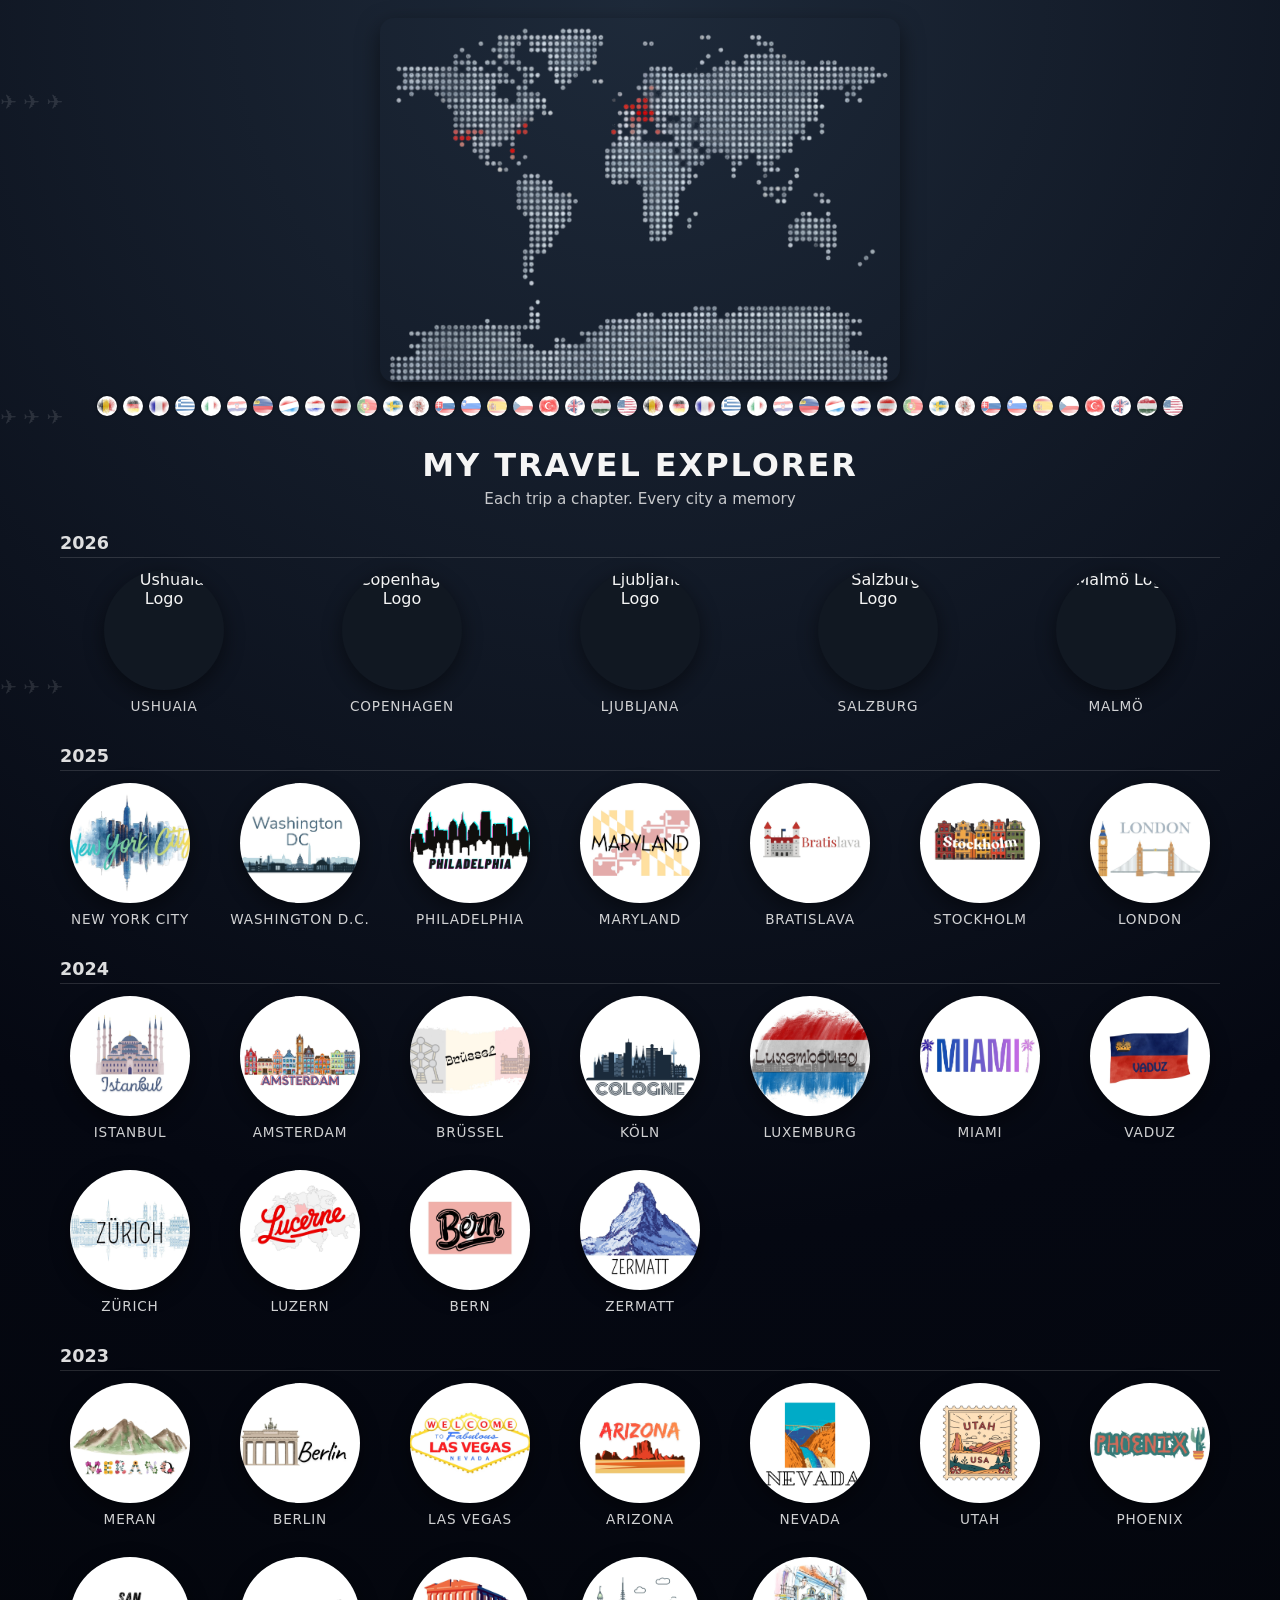
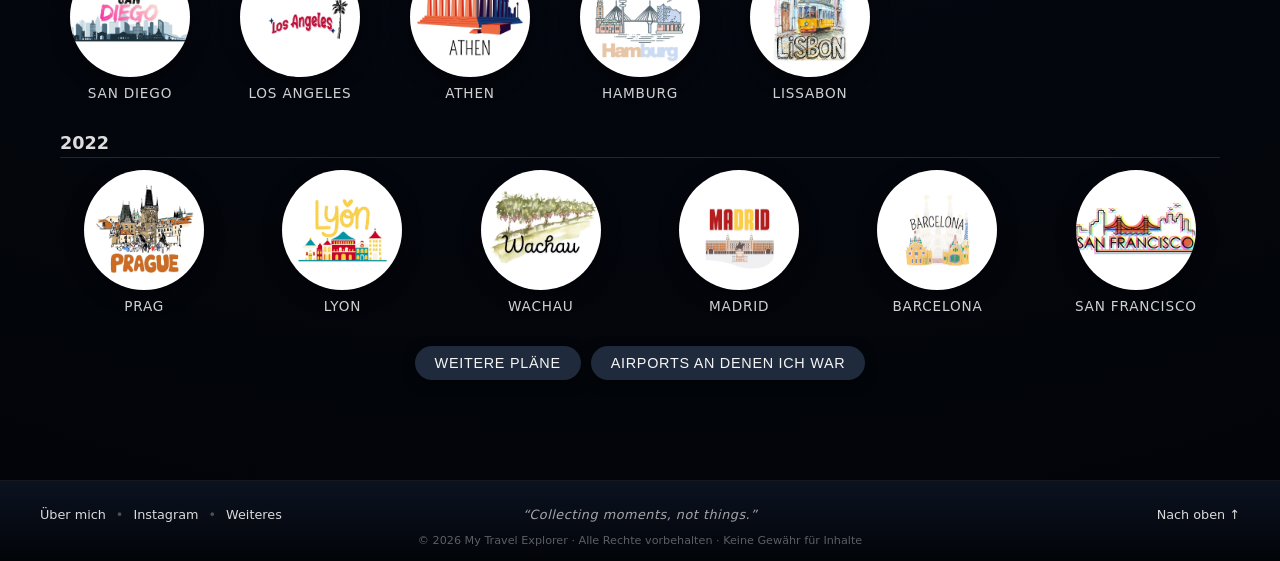
==== index.html @ 7b203fb8 "Update index.html" ====
<!DOCTYPE html>
<html lang="de">
<head>
  <meta charset="UTF-8" />
  <title>Städte & Reiseempfehlungen</title>
  <meta name="viewport" content="width=device-width, initial-scale=1.0" />

  <style>
    * {
      box-sizing: border-box;
      margin: 0;
      padding: 0;
    }

    body {
      font-family: system-ui, -apple-system, BlinkMacSystemFont, "Segoe UI", sans-serif;
      background: radial-gradient(circle at top, #1e2a3a 0, #050812 55%, #020408 100%);
      color: #f5f5f5;
      min-height: 100vh;
      overflow-x: hidden;
    }

    /* Hintergrund-Flieger */
    .skyplanes {
      pointer-events: none;
      position: fixed;
      inset: 0;
      overflow: hidden;
      z-index: 0;
    }

    .plane {
      position: absolute;
      font-size: 20px;
      opacity: 0.12;
      animation: plane-fly 16s linear infinite; /* schnell */
      white-space: nowrap;
    }

    .plane:nth-child(1) {
      top: 10%;
    }
    .plane:nth-child(2) {
      top: 45%;
      animation-delay: -1s;
    }
    .plane:nth-child(3) {
      top: 75%;
      animation-delay: -2s;
    }

    @keyframes plane-fly {
      0% {
        transform: translateX(-150vw);
      }
      100% {
        transform: translateX(150vw);
      }
    }

    /* Hauptinhalt */
    .page-wrapper {
      position: relative;
      z-index: 1;
      padding: 0 20px 40px;
      max-width: 1200px;
      margin: 0 auto;
    }

    /* --- Weltkarte + Flaggenband --- */

    .world-section {
      margin-top: 18px;
      margin-bottom: 10px;
      text-align: center;
    }

    .world-label {
      font-size: 0.8rem;
      opacity: 0.75;
      letter-spacing: 0.08em;
      text-transform: uppercase;
      margin-bottom: 4px;
    }

    .world-map-img {
      width: 100%;
      max-width: 520px;
      height: auto;
      display: block;
      margin: 6px auto 10px;
      border-radius: 14px;
      box-shadow: 0 8px 22px rgba(0, 0, 0, 0.5);
      object-fit: contain;
    }

    /* Flaggen-Marquee */
    .flag-marquee {
      position: relative;
      overflow: hidden;
      padding: 4px 0;
      margin-bottom: 10px;
    }

    .flag-track {
      display: inline-flex;
      gap: 6px;
      animation: flag-scroll 35s linear infinite;
      will-change: transform;
    }

    .flag-icon {
      width: 20px;
      height: 20px;
      border-radius: 50%;
      object-fit: cover;
      flex: 0 0 auto;
      box-shadow: 0 0 3px rgba(0, 0, 0, 0.6);
    }

    @keyframes flag-scroll {
      0% {
        transform: translateX(0);
      }
      100% {
        transform: translateX(-50%);
      }
    }

    h1 {
      text-align: center;
      padding: 12px 10px 6px;
      font-weight: 600;
      letter-spacing: 0.06em;
      text-transform: uppercase;
    }

    .subheading {
      text-align: center;
      margin-bottom: 10px;
      opacity: 0.8;
      font-size: 0.95rem;
    }

    /* Container für alle Jahres-Sektionen */
    #octoContainer {
      margin-top: 25px;
    }

    .year-section {
      margin-bottom: 32px;
    }

    .year-heading {
      font-size: 1.1rem;
      font-weight: 600;
      margin: 8px 0 10px;
      opacity: 0.9;
      border-bottom: 1px solid rgba(255, 255, 255, 0.15);
      padding-bottom: 4px;
    }

    .octo-grid {
      margin-top: 12px;
      display: grid;
      grid-template-columns: repeat(auto-fit, minmax(120px, 1fr));
      gap: 30px;
      justify-items: center;
    }

    .destination {
      cursor: pointer;
      text-align: center;
      transition: transform 0.25s ease, filter 0.25s ease;
    }

    .destination:hover {
      transform: scale(1.08);
      filter: grayscale(100%);
    }

    .destination-name {
      margin-top: 8px;
      font-size: 0.85rem;
      text-transform: uppercase;
      letter-spacing: 0.06em;
      opacity: 0.85;
    }

    /* Achteck (kleine Logos) */
    .octagon-wrapper {
      width: 120px;
      aspect-ratio: 1 / 1;
      position: relative;
      transition: transform 0.25s ease;
    }

    /*.octagon {
      width: 100%;
      height: 100%;
      clip-path: polygon(
        30% 0%,
        70% 0%,
        100% 30%,
        100% 70%,
        70% 100%,
        30% 100%,
        0% 70%,
        0% 30%
      );
      overflow: hidden;
      background: #111822;
      box-shadow: 0 6px 20px rgba(0, 0, 0, 0.45);
      display: flex;
      align-items: center;
      justify-content: center;
    }
*/
.octagon {
  width: 100%;
  height: 100%;
  border-radius: 50%;   /* → MACHT ES RUND */
  overflow: hidden;
  background: #111822;
  box-shadow: 0 6px 20px rgba(0, 0, 0, 0.45);
  display: flex;
  align-items: center;
  justify-content: center;
}
    /* Rahmen für das große Bild im Modal – normales Rechteck */
    .modal-image-frame {
      width: min(320px, 90vw);
      aspect-ratio: 16 / 9;
      max-width: 100%;
      border-radius: 18px;
      overflow: hidden;
      background: #050812;
      box-shadow: 0 8px 24px rgba(0, 0, 0, 0.6);
    }

    /* Bilder in kleinen Achtecken + im großen Modalbild */
    .octagon img,
    .modal-image-frame img {
      width: 100%;
      height: 100%;
      object-fit: cover;
      transition: transform 0.25s ease;
    }

    .destination:hover .octagon img {
      transform: scale(1.05);
    }

    /* Modal / Popup (Hauptreisen) */
    .modal-backdrop {
      position: fixed;
      inset: 0;
      background: rgba(0, 0, 0, 0.7);
      display: none;
      align-items: center;
      justify-content: center;
      z-index: 20;
    }

    .modal-backdrop.active {
      display: flex;
    }

    .modal {
      background: #101621;
      border-radius: 18px;
      padding: 20px 22px;
      max-width: 900px;
      width: 95%;
      display: grid;
      grid-template-columns: minmax(0, 1.2fr) minmax(0, 1.5fr);
      gap: 18px;
      position: relative;
      box-shadow: 0 12px 35px rgba(0, 0, 0, 0.7);
    }

    @media (max-width: 800px) {
      .modal {
        grid-template-columns: 1fr;
      }
    }

    .modal-close {
      position: absolute;
      top: 8px;
      right: 10px;
      border: none;
      background: transparent;
      color: #fff;
      font-size: 22px;
      cursor: pointer;
      padding: 4px 6px;
      opacity: 0.7;
      transition: opacity 0.2s ease, transform 0.2s ease;
    }

    .modal-close:hover {
      opacity: 1;
      transform: scale(1.1);
    }

    .modal-left {
      display: flex;
      flex-direction: column;
      align-items: center;
      gap: 12px;
    }

    .slideshow-controls {
      display: flex;
      gap: 10px;
      justify-content: center;
      margin-top: 4px;
    }

    .slide-btn {
      border: none;
      background: #1f2b3c;
      color: #fff;
      font-size: 0.8rem;
      padding: 5px 12px;
      border-radius: 999px;
      cursor: pointer;
      opacity: 0.9;
      transition: background 0.2s ease, transform 0.1s ease;
    }

    .slide-btn:hover {
      background: #2e3c54;
      transform: translateY(-1px);
    }

    .slide-indicator {
      font-size: 0.75rem;
      opacity: 0.7;
      text-align: center;
      margin-top: 2px;
    }

    .modal-right {
      display: flex;
      flex-direction: column;
      gap: 10px;
    }

    .modal-title {
      font-weight: 600;
      letter-spacing: 0.08em;
      text-transform: uppercase;
      font-size: 0.9rem;
      opacity: 0.9;
    }

    .modal-heading {
      font-size: 1.35rem;
      font-weight: 600;
      margin-top: -2px;
    }

    .modal-travel {
      font-size: 0.88rem;
      opacity: 0.9;
    }

    .modal-text {
      font-size: 0.95rem;
      line-height: 1.5;
      opacity: 0.9;
      max-height: 200px;
      overflow-y: auto;
    }

    .modal-text::-webkit-scrollbar {
      width: 6px;
    }

    .modal-text::-webkit-scrollbar-thumb {
      background: #222b3a;
      border-radius: 999px;
    }

    /* Rating / Sterne */
    .rating-wrapper {
      margin-top: 10px;
    }

    .rating-label {
      font-size: 0.85rem;
      opacity: 0.8;
      margin-bottom: 5px;
    }

    .stars {
      display: inline-flex;
      gap: 3px;
      font-size: 1.3rem;
      cursor: pointer;
    }

    .star {
      filter: drop-shadow(0 0 3px rgba(0, 0, 0, 0.7));
      transition: transform 0.1s ease;
    }

    .star.filled {
      color: #ffd35f;
    }

    .star:hover {
      transform: scale(1.15) translateY(-1px);
    }

    .rating-output {
      margin-top: 4px;
      font-size: 0.8rem;
      opacity: 0.8;
    }

    .hint {
      text-align: center;
      margin-top: 24px;
      font-size: 0.83rem;
      opacity: 0.7;
    }

    /* Buttons unten */
    .plans-button-wrapper {
      margin-top: 18px;
      display: flex;
      justify-content: center;
      flex-wrap: wrap;
      gap: 10px;
    }

    .plans-button {
      border: none;
      padding: 9px 20px;
      border-radius: 999px;
      background: #1f2b3c;
      color: #f5f5f5;
      font-size: 0.9rem;
      letter-spacing: 0.05em;
      text-transform: uppercase;
      cursor: pointer;
      box-shadow: 0 4px 12px rgba(0,0,0,0.5);
      transition: background 0.2s ease, transform 0.15s ease;
    }

    .plans-button:hover {
      background: #2e3c54;
      transform: translateY(-1px);
    }

    /* Modal-Backdrops für weitere Pläne / Airports */
    .plans-backdrop {
      position: fixed;
      inset: 0;
      background: rgba(0,0,0,0.7);
      display: none;
      align-items: center;
      justify-content: center;
      z-index: 21;
    }

    .plans-backdrop.active {
      display: flex;
    }

    .plans-modal {
      background: #101621;
      border-radius: 18px;
      padding: 18px 20px 20px;
      width: min(800px, 95vw);
      max-height: 90vh;
      overflow-y: auto;
      position: relative;
      box-shadow: 0 12px 35px rgba(0,0,0,0.7);
    }

    .plans-title {
      font-size: 1.2rem;
      font-weight: 600;
      margin-bottom: 4px;
    }

    .plans-subtitle {
      font-size: 0.9rem;
      opacity: 0.85;
      margin-bottom: 12px;
    }

    .plans-grid {
      display: grid;
      grid-template-columns: repeat(auto-fit, minmax(140px, 1fr));
      gap: 18px;
    }

    .plan-card {
      text-align: center;
      font-size: 0.85rem;
    }

    .plan-name {
      margin-top: 6px;
      text-transform: uppercase;
      letter-spacing: 0.06em;
      font-size: 0.8rem;
    }

    .plan-status {
      margin-top: 4px;
      display: inline-block;
      padding: 2px 8px;
      border-radius: 999px;
      font-size: 0.75rem;
      background: rgba(255, 255, 255, 0.06);
      border: 1px solid rgba(255, 255, 255, 0.18);
    }

    .plan-facts {
      margin-top: 5px;
      font-size: 0.8rem;
      line-height: 1.4;
      opacity: 0.9;
    }

    /* Speziell für Airports */
    .airport-code,
    .airport-visits {
      margin-top: 2px;
      font-size: 0.78rem;
      opacity: 0.9;
    }

    .airport-visits {
      font-weight: 600;
    }

    .airports-grid {
  display: grid;
  grid-template-columns: repeat(auto-fit, minmax(180px, 1fr));
  gap: 18px;
  justify-items: center;      /* jede Karte in der Spalte zentrieren */
}

/* jede Airport-Karte als Flex-Spalte zentriert */
.airport-card {
  display: flex;
  flex-direction: column;
  align-items: center;        /* Achteck + Text horizontal zentriert */
  text-align: center;
}

/* Achteck selbst in der Karte zentrieren */
.octagon-wrapper {
  width: 120px;
  aspect-ratio: 1 / 1;
  position: relative;
  transition: transform 0.25s ease;
  margin: 0 auto 6px;         /* zentriert innerhalb der Karte */
}

/* ---------------- FOOTER ---------------- */

.site-footer {
  margin-top: 60px;
  padding: 26px 20px 14px;
  background: linear-gradient(to top, #020408, #0b1220);
  border-top: 1px solid rgba(255,255,255,0.08);
  color: rgba(255,255,255,0.7);
  font-size: 0.8rem;
}

.footer-inner {
  max-width: 1200px;
  margin: 0 auto;
  display: grid;
  grid-template-columns: 1fr auto 1fr;
  align-items: center;
  gap: 14px;
}

@media (max-width: 700px) {
  .footer-inner {
    grid-template-columns: 1fr;
    text-align: center;
    gap: 10px;
  }
}

.site-footer a {
  color: rgba(255,255,255,0.85);
  text-decoration: none;
  transition: color 0.2s ease;
}

.site-footer a:hover {
  color: #ffffff;
}

.footer-left,
.footer-right {
  display: flex;
  gap: 10px;
  justify-content: flex-start;
  flex-wrap: wrap;
}

.footer-right {
  justify-content: flex-end;
}

.footer-center {
  text-align: center;
  font-style: italic;
  letter-spacing: 0.04em;
  opacity: 0.9;
}

.footer-sep {
  opacity: 0.4;
}

.footer-legal {
  margin-top: 12px;
  text-align: center;
  font-size: 0.7rem;
  opacity: 0.5;
}

@media (max-width: 700px) {
  .footer-inner {
    grid-template-columns: 1fr;
    text-align: center;
    gap: 12px;
  }

  .footer-left,
  .footer-right {
    justify-content: center;   /* ✅ Links & Nach oben mittig */
  }

  .footer-left {
    order: 1;
  }

  .footer-center {
    order: 2;
  }

  .footer-right {
    order: 3;
  }

  .footer-legal {
    text-align: center;        /* ✅ Copyright mittig */
  }
}


  </style>
</head>
<body>
<a id="top"></a>
  <!-- Hintergrund-Flieger -->
  <div class="skyplanes">
    <div class="plane">✈︎ ✈︎ ✈︎</div>
    <div class="plane">✈︎ ✈︎ ✈︎</div>
    <div class="plane">✈︎ ✈︎ ✈︎</div>
  </div>

  <div class="page-wrapper">

    <!-- Weltkarte + Flaggenband -->
    <div class="world-section">
      <img
        src="images/worldmap.png"
        alt="Weltkarte"
        class="world-map-img"
      />

      <div class="flag-marquee">
        <div class="flag-track" id="flagTrack">
          <!-- Flags per JS -->
        </div>
      </div>
    </div>

    <h1>My Travel Explorer</h1>
    <p class="subheading">Each trip a chapter. Every city a memory</p>


    <!-- Container für Jahresabschnitte -->
    <div id="octoContainer"></div>

    <div class="plans-button-wrapper">
      <button class="plans-button" id="openPlansBtn">Weitere Pläne</button>
      <button class="plans-button" id="openAirportsBtn">Airports an denen ich war</button>
    </div>
  </div>

  <!-- Modal / Popup (Hauptreisen) -->
  <div class="modal-backdrop" id="modalBackdrop">
    <div class="modal">
      <button class="modal-close" id="modalClose" aria-label="Close">&times;</button>
      <div class="modal-left">
        <div class="modal-image-frame">
          <img id="modalSlideImage" src="" alt="Slideshow Bild" />
        </div>
        <div class="slideshow-controls">
          <button class="slide-btn" id="prevSlide">&laquo; Zurück</button>
          <button class="slide-btn" id="nextSlide">Weiter &raquo;</button>
        </div>
        <div class="slide-indicator" id="slideIndicator"></div>
      </div>
      <div class="modal-right">
        <div class="modal-title" id="modalCityLabel">Destination</div>
        <div class="modal-heading" id="modalCityName">Stadt</div>
        <div class="modal-travel" id="modalTravelDates">Reisezeit(en): –</div>
        <div class="modal-text" id="modalDescription">
          Reiseempfehlungstext…
        </div>

        <div class="rating-wrapper">
          <div class="rating-label">Deine Reiseempfehlung (0–5 Sterne):</div>
          <div class="stars" id="starContainer">
            <span class="star" data-value="1">&#9733;</span>
            <span class="star" data-value="2">&#9733;</span>
            <span class="star" data-value="3">&#9733;</span>
            <span class="star" data-value="4">&#9733;</span>
            <span class="star" data-value="5">&#9733;</span>
          </div>
          <div class="rating-output" id="ratingOutput">Noch keine Bewertung abgegeben.</div>
        </div>
      </div>
    </div>
  </div>

  <!-- Modal für Weitere Pläne -->
  <div class="plans-backdrop" id="plansBackdrop">
    <div class="plans-modal">
      <button class="modal-close" id="plansClose" aria-label="Close">&times;</button>
      <h2 class="plans-title">Weitere Reisepläne</h2>
      <p class="plans-subtitle">
        Ein Blick in die Zukunft: fix gebuchte Trips, konkrete Planungen und Wunschprojekte.
      </p>
      <div class="plans-grid" id="plansGrid"></div>
    </div>
  </div>

  <!-- Modal für Airports -->
  <div class="plans-backdrop" id="airportsBackdrop">
    <div class="plans-modal">
      <button class="modal-close" id="airportsClose" aria-label="Close">&times;</button>
      <h2 class="plans-title">Airports, an denen ich war</h2>
      <p class="plans-subtitle">
        Übersicht aller bisher von mir besuchten Flughäfen mit IATA-Code, Anzahl der Passagiere, Terminals und Bahnen.
      </p>
      <div class="plans-grid" id="airportsGrid"></div>
    </div>
  </div>
  <footer class="site-footer" id="footer">
  <div class="footer-inner">

    <div class="footer-left">
      <a href="uebermich.html">Über mich</a>
      <span class="footer-sep">•</span>
      <a href="https://www.instagram.com" target="_blank">Instagram</a>
      <span class="footer-sep">•</span>
      <a href="https://www.papiertechnik.at" target="_blank">Weiteres</a>
    </div>

    <div class="footer-center">
      “Collecting moments, not things.”
    </div>

    <div class="footer-right">
      <a href="#top">Nach oben ↑</a>
    </div>

  </div>

  <div class="footer-legal">
    © 2026 My Travel Explorer · Alle Rechte vorbehalten · Keine Gewähr für Inhalte
  </div>
</footer>

  <script>
    // -------------------------------------------------------------------
    // Flaggen-Band
    // -------------------------------------------------------------------
    const flagFiles = [
      "Flag_Belgien.jpg",
      "Flag_Deutschland.jpg",
      "Flag_Frankreich.jpg",
      "Flag_Griechenland.jpg",
      "Flag_Italien.jpg",
      "Flag_Kroatien.jpg",
      "Flag_Liechtenstein.jpg",
      "Flag_Luxemburg.jpg",
      "Flag_Niederlande.jpg",
      "Flag_Österreich.jpg",
      "Flag_Portugal.jpg",
      "Flag_Schweden.jpg",
      "Flag_Schweiz.jpg",
      "Flag_Slowakei.jpg",
      "Flag_Slowenien.jpg",
      "Flag_Spanien.jpg",
      "Flag_Tschechien.jpg",
      "Flag_Türkei.jpg",
      "Flag_UK.jpg",
      "Flag_Ungarn.jpg",
      "Flag_USA.jpg"
    ];

    const flagTrack = document.getElementById("flagTrack");

    function createFlagImg(file) {
      const img = document.createElement("img");
      img.className = "flag-icon";
      img.src = "images/flags/" + file;
      img.alt = file.replace("Flag_", "").replace(".jpg", "") + " Flagge";
      return img;
    }

    // Liste zweimal einfügen, damit die Animation nahtlos wirkt
    for (let i = 0; i < 2; i++) {
      flagFiles.forEach(file => {
        flagTrack.appendChild(createFlagImg(file));
      });
    }

    // -------------------------------------------------------------------
    // Restlicher Code: Logos, Modal, Slideshow etc.
    // -------------------------------------------------------------------

    const LOGO_BASE = "images/logos";
    const SLIDE_BASE = "images/Slideshow";

    // Bild-Endungen: zuerst PNG (Europa), dann JPG/JPEG (USA usw.)
    const EXTENSIONS = [".png", ".PNG", ".jpg", ".jpeg", ".JPG", ".JPEG"];

    // Hilfsfunktion: lädt ein Bild mit Fallbacks für verschiedene Endungen
    function loadImageWithFallback(imgEl, basePath) {
      imgEl.dataset.base = basePath;
      imgEl.dataset.extIndex = 0;

      const tryLoad = () => {
        const idx = parseInt(imgEl.dataset.extIndex, 10);
        if (idx >= EXTENSIONS.length) {
          imgEl.onerror = null;
          return;
        }
        imgEl.src = basePath + EXTENSIONS[idx];
      };

      imgEl.onerror = () => {
        let idx = parseInt(imgEl.dataset.extIndex, 10);
        idx++;
        imgEl.dataset.extIndex = idx;
        tryLoad();
      };

      tryLoad();
    }

    // Helper: latest date value (YYYYMM) für Sortierung
    function getLatestDateValue(travelDates) {
      if (!travelDates || !travelDates.length) return 0;
      let max = 0;
      travelDates.forEach(str => {
        const parts = str.split("/");
        if (parts.length !== 2) return;
        let month = parseInt(parts[0], 10);
        let year = parseInt(parts[1], 10);
        if (year < 100) year += 2000;
        const val = year * 100 + month;
        if (!isNaN(val) && val > max) max = val;
      });
      return max;
    }

    function getYearFromDateStr(str) {
      const parts = str.split("/");
      if (parts.length !== 2) return null;
      let year = parseInt(parts[1], 10);
      if (year < 100) year += 2000;
      return year;
    }

    // --- Daten-Konfiguration der bereits gereisten Ziele ---
    const rawDestinations = [
      // --- NAmerica / USA ---
      {
        id: "NYC",
        name: "New York City",
        continent: "NAmerica",
        country: "USA",
        logoBaseName: "logo_NYC",
        slideBase: "NYC",
        travelDates: ["04/2022", "09/2025"],
        description:
          "Die Stadt, die niemals schläft: Times Square, Central Park, Brooklyn Bridge und unzählige Rooftop-Bars. Perfekt für Großstadtflair, Kultur und Foodspots."
      },
      {
        id: "Washington",
        name: "Washington D.C.",
        continent: "NAmerica",
        country: "USA",
        logoBaseName: "logo_Washington",
        slideBase: "Washington",
        travelDates: ["09/2025"],
        description:
          "Capitol, Lincoln Memorial und Smithsonian-Museen – Washington D.C. ist ideal für Geschichts- und Politikinteressierte, oft kombiniert mit Ausflügen nach Maryland."
      },
      {
        id: "Phili",
        name: "Philadelphia",
        continent: "NAmerica",
        country: "USA",
        logoBaseName: "logo_Phili",
        slideBase: "Phili",
        travelDates: ["09/2025"],
        description:
          "Philadelphia verbindet Geschichte, Street Art und Food (Cheesesteaks!). Ideal als Zwischenstopp zwischen New York und Washington D.C."
      },
      {
        id: "Maryland",
        name: "Maryland",
        continent: "NAmerica",
        country: "USA",
        logoBaseName: "logo_ML",
        slideBase: "Maryland",
        travelDates: ["09/2025"],
        description:
          "Maryland ergänzt Washington D.C. perfekt: Vororte, Wasser, kleine Orte am Potomac und Chesapeake Bay – ideal als Erweiterung eines Hauptstadt-Trips."
      },
      {
        id: "Miami",
        name: "Miami",
        continent: "NAmerica",
        country: "USA",
        logoBaseName: "logo_Miami",
        slideBase: "Miami",
        travelDates: ["04/2024"],
        description:
          "Art-Deco, Beachlife und kubanisches Flair in Little Havana: Miami ist perfekt für Sonne, Strand und Nightlife. Ausflüge zu den Keys oder in die Everglades lohnen sich."
      },
      {
        id: "LasVegas",
        name: "Las Vegas",
        continent: "NAmerica",
        country: "USA",
        logoBaseName: "logo_LasVegas",
        slideBase: "LasVegas",
        travelDates: ["05/2023"],
        description:
          "Casino-Lichter, Shows und Nachtleben: Las Vegas ist ein Erlebnis für sich. Ideal als Ausgangspunkt für Trips ins Valley of Fire, Red Rock Canyon oder zum Hoover Dam."
      },
      {
        id: "AZ",
        name: "Arizona",
        continent: "NAmerica",
        country: "USA",
        logoBaseName: "logo_AZ",
        slideBase: "AZ",
        travelDates: ["05/2023"],
        description:
          "Grand Canyon, Sedona und Wüstenlandschaften – Arizona ist ein Highlight für Roadtrips und Wanderungen mit spektakulären Sonnenuntergängen."
      },
      {
        id: "NV",
        name: "Nevada",
        continent: "NAmerica",
        country: "USA",
        logoBaseName: "logo_NV",
        slideBase: "NV",
        travelDates: ["05/2023"],
        description:
          "Weite Wüsten, kleine Orte und Sternenhimmel: Nevada ist mehr als nur der Strip in Las Vegas und perfekt für Offroad- und Campingfreunde."
      },
      {
        id: "UT",
        name: "Utah",
        continent: "NAmerica",
        country: "USA",
        logoBaseName: "logo_UT",
        slideBase: "UT",
        travelDates: ["05/2023"],
        description:
          "Zion, Bryce Canyon, Arches & Canyonlands – Utah ist ein Paradies für Nationalpark-Fans und bietet ikonische rote Felsformationen."
      },
      {
        id: "PHX",
        name: "Phoenix",
        continent: "NAmerica",
        country: "USA",
        logoBaseName: "logo_PHX",
        slideBase: "PHX",
        travelDates: ["05/2023"],
        description:
          "Phoenix in der Sonora-Wüste: idealer Ausgangspunkt für Roadtrips durch Arizona, Golf-Resorts und sonnige Winterfluchten."
      },
      {
        id: "SanDiego",
        name: "San Diego",
        continent: "NAmerica",
        country: "USA",
        logoBaseName: "logo_SanDiego",
        slideBase: "SanDiego",
        travelDates: ["05/2023"],
        description:
          "San Diego bietet entspannten Surf-Vibe, freundliche Menschen und Top-Wetter. Perfekt für Strände, La Jolla, Coronado und Craft-Beer."
      },
      {
        id: "LosAngeles",
        name: "Los Angeles",
        continent: "NAmerica",
        country: "USA",
        logoBaseName: "logo_LosAngeles",
        slideBase: "LosAngeles",
        travelDates: ["05/2022", "05/2023"],
        description:
          "Strände, Hollywood, Griffith Observatory und Venice: Los Angeles kombiniert Urban Lifestyle mit Kalifornien-Strandfeeling."
      },
      {
        id: "SFO",
        name: "San Francisco",
        continent: "NAmerica",
        country: "USA",
        logoBaseName: "logo_SFO",
        slideBase: "SFO",
        travelDates: ["05/2022"],
        description:
          "Golden Gate Bridge, Cable Cars und steile Straßen: San Francisco bietet Charme, Food-Szene und Ausflüge nach Sausalito oder Alcatraz."
      },

      // --- Europe --- (PNGs direkt in /Europe/)

//2026



{
  id: "Copenhagen",
  name: "Copenhagen",
  continent: "Europe",
  country: "Denmark",
  logoBaseName: "Logo_Copenhagen",
  slideBase: "Copenhagen",
  travelDates: ["02/2026"],
  description:
    "Charmante, kompakte Altstadt direkt am Meer mit hyggeligen Cafés und herausragender Gastronomie. Historische Gebäude mit bewegter Vergangenheit – einige davon mehr als einmal abgebrannt :) Maritimes Flair trifft auf skandinavisches Design. Achtung: Die Kleine Meerjungfrau ist deutlich kleiner als man denkt!"
},

{
  id: "Ushuaia",
  name: "Ushuaia",
  continent: "South America",
  country: "Argentinien",
  logoBaseName: "Logo_Ushuaia",
  slideBase: "Ushuaia",
  travelDates: ["03/2026"],
  description:
    "Ushuaia- Die südlichste Stadt der Welt. Das Tor zur Antarktis. Viele tolle Erlebnisse warten auf Dich!!"
},

{
  id: "Malmo",
  name: "Malmö",
  continent: "Europe",
  country: "Sweden",
  logoBaseName: "Logo_Malmo",
  slideBase: "Malmo",
  travelDates: ["01/2026"],
  description:
    "Entspannte, moderne Küstenstadt mit skandinavischem Minimalismus und viel Wasserblick. Eine Mischung aus historischer Altstadt, grünen Parks und innovativer Architektur. Perfekt für Spaziergänge am Meer, entspannte Cafés und eine kurze Auszeit mit nordischem Flair."
},

{
  id: "Ljubljana",
  name: "Ljubljana",
  continent: "Europe",
  country: "Slovenia",
  logoBaseName: "Logo_Ljubljana",
  slideBase: "Ljubljana",
  travelDates: ["02/2026"],
  description:
    "Kleine, wunderschöne Hauptstadt mit viel Charme und entspannter Atmosphäre. Die Altstadt mit ihren Brücken und dem Fluss Ljubljanica wirkt fast märchenhaft. Viele grüne Ecken, gemütliche Cafés und ein überraschend lebendiges Kulturleben."
},

{
  id: "Salzburg",
  name: "Salzburg",
  continent: "Europe",
  country: "Austria",
  logoBaseName: "Logo_Salzburg",
  slideBase: "Salzburg",
  travelDates: ["02/2026"],
  description:
    "Barocke Altstadt vor beeindruckender Alpenkulisse. Historische Gassen, Festungsblick und ganz viel Musikgeschichte. Eine perfekte Mischung aus Kultur, Natur und österreichischer Gemütlichkeit – besonders schön im Winter."
},
      // 2025
      {
        id: "Bratislava",
        name: "Bratislava",
        continent: "Europe",
        country: "Slovakia",
        logoBaseName: "Logo_Bratislava",
        slideBase: "Bratislava",
        travelDates: ["08/2025"],
        description:
          "Kompakte Altstadt an der Donau, Schlossblick und gemütliche Cafés – Bratislava eignet sich perfekt für einen Kurztrip."
      },
      {
        id: "Stockholm",
        name: "Stockholm",
        continent: "Europe",
        country: "Sweden",
        logoBaseName: "Logo_Stockholm",
        slideBase: "Stockholm",
        travelDates: ["03/2025"],
        description:
          "Inselstadt mit viel Wasser, Design und Gamla Stan – Stockholm ist ideal für Spaziergänge, Museen und nordisches Flair."
      },
      {
        id: "London",
        name: "London",
        continent: "Europe",
        country: "UK",
        logoBaseName: "Logo_London",
        slideBase: "London",
        travelDates: ["01/2025"],
        description:
          "Metropole mit Geschichte und Moderne: Big Ben, Tower Bridge, Borough Market und unzählige Pubs & Musicals."
      },

      // 2024
      {
        id: "Istanbul",
        name: "Istanbul",
        continent: "Europe",
        country: "Turkey",
        logoBaseName: "Logo_Istanbul",
        slideBase: "Istanbul",
        travelDates: ["10/2024"],
        description:
          "Zwischen Europa und Asien: Moscheen, Basare und der Bosporus – Istanbul ist ein kultureller und kulinarischer Hotspot."
      },
      {
        id: "Amsterdam",
        name: "Amsterdam",
        continent: "Europe",
        country: "Netherlands",
        logoBaseName: "Logo_Amsterdam",
        slideBase: "Amsterdam",
        travelDates: ["08/2024"],
        description:
          "Grachte, Fahrräder und kleine Gassen – Amsterdam eignet sich perfekt für Spaziergänge, Museumsbesuche und Café-Hopping."
      },
      {
        id: "Brüssel",
        name: "Brüssel",
        continent: "Europe",
        country: "Belgium",
        logoBaseName: "Logo_Brüssel",
        slideBase: "Brüssel",
        slideCount: 2,
        travelDates: ["08/2024"],
        description:
          "Grand Place, Waffeln, Pommes und EU-Viertel: Brüssel kombiniert Politik, Kultur und belgische Küche."
      },
      {
        id: "Köln",
        name: "Köln",
        continent: "Europe",
        country: "Germany",
        logoBaseName: "Logo_Cologne",
        slideBase: "Köln",
        travelDates: ["08/2024"],
        description:
          "Dom, Rheinpromenade und Altstadt – Köln bietet rheinische Lebensfreude und eine lebendige Kneipenszene."
      },
      {
        id: "Luxemburg",
        name: "Luxemburg",
        continent: "Europe",
        country: "Luxembourg",
        logoBaseName: "Logo_Luxemburg",
        slideBase: "Luxemburg",
        travelDates: ["08/2024"],
        description:
          "Kleine Hauptstadt mit Schluchten, Brücken und internationalem Flair – ideal als Zwischenstopp auf einem Roadtrip."
      },
      {
        id: "Vaduz",
        name: "Vaduz",
        continent: "Europe",
        country: "Liechtenstein",
        logoBaseName: "Logo_Vaduz",
        slideBase: "Vaduz",
        travelDates: ["01/2024"],
        description:
          "Kleine Hauptstadt mit Schlossblick, eingebettet in die Alpen – perfekt als Stopp auf einer Alpenroute."
      },
      {
        id: "Zürich",
        name: "Zürich",
        continent: "Europe",
        country: "Switzerland",
        logoBaseName: "Logo_Zürich",
        slideBase: "Zürich",
        travelDates: ["01/2024"],
        description:
          "Altstadt, See und Finanzmetropole – Zürich bietet hohe Lebensqualität, Shopping und schöne Spazierwege am Wasser."
      },
      {
        id: "Luzern",
        name: "Luzern",
        continent: "Europe",
        country: "Switzerland",
        logoBaseName: "Logo_Luzern",
        slideBase: "Luzern",
        travelDates: ["01/2024"],
        description:
          "Kapellbrücke, Vierwaldstättersee und umliegende Berge – Luzern ist eine der malerischsten Städte der Schweiz."
      },
      {
        id: "Bern",
        name: "Bern",
        continent: "Europe",
        country: "Switzerland",
        logoBaseName: "Logo_Bern",
        slideBase: "Bern",
        travelDates: ["01/2024"],
        description:
          "Bundesstadt mit Sandstein-Altstadt und Aare-Schleife – gemütlich, charmant und ideal für Spaziergänge."
      },
      {
        id: "Zermatt",
        name: "Zermatt",
        continent: "Europe",
        country: "Switzerland",
        logoBaseName: "Logo_Zermatt",
        slideBase: "Zermatt",
        travelDates: ["01/2024"],
        description:
          "Matterhorn, autofreies Dorf und Skigebiet – Zermatt ist ein Klassiker für Winter- und Bergfans."
      },

      // 2023
      {
        id: "Berlin",
        name: "Berlin",
        continent: "Europe",
        country: "Germany",
        logoBaseName: "Logo_Berlin",
        slideBase: "Berlin",
        travelDates: ["07/2023"],
        description:
          "Hauptstadt mit Geschichte, Streetart und Nightlife – Berlin ist vielseitig, kreativ und immer in Bewegung."
      },
      {
        id: "Meran",
        name: "Meran",
        continent: "Europe",
        country: "Italy",
        logoBaseName: "Logo_Meran",
        slideBase: "Meran",
        travelDates: ["09/2023"],
        description:
          "Kurstadt in Südtirol mit Bergkulisse, Promenaden und mediterranem Flair – ideal zum Entspannen und Wandern."
      },
      {
        id: "Lissabon",
        name: "Lissabon",
        continent: "Europe",
        country: "Portugal",
        logoBaseName: "Logo_Lissabon",
        slideBase: "Lissabon",
        travelDates: ["03/2023"],
        description:
          "Tram 28, Alfama, Miradouros und Pastéis de Nata – Lissabon ist hügelig, farbenfroh und perfekt für ein langes Wochenende."
      },
      {
        id: "Athen",
        name: "Athen",
        continent: "Europe",
        country: "Greece",
        logoBaseName: "Logo_Athen",
        slideBase: "Athen",
        travelDates: ["04/2023"],
        description:
          "Akropolis, Antike und mediterranes Stadtleben – Athen ist perfekt für Geschichte, Streetfood und Rooftop-Blicke auf die Stadt."
      },
      {
        id: "Hamburg",
        name: "Hamburg",
        continent: "Europe",
        country: "Germany",
        logoBaseName: "Logo_Hamburg",
        slideBase: "Hamburg",
        travelDates: ["04/2023"],
        description:
          "Hafen, Speicherstadt, Elbphilharmonie – Hamburg hat maritimes Flair und eine lebendige Musik- und Barszene."
      },

      // 2022
      {
        id: "Prag",
        name: "Prag",
        continent: "Europe",
        country: "CzechRepublic",
        logoBaseName: "Logo_Prag",
        slideBase: "Prag",
        travelDates: ["12/2022"],
        description:
          "Altstadt, Karlsbrücke und Burg – Prag ist besonders im Winter mit Lichtern und Weihnachtsmärkten sehr stimmungsvoll."
      },
      {
        id: "Lyon",
        name: "Lyon",
        continent: "Europe",
        country: "France",
        logoBaseName: "Logo_Lyon",
        slideBase: "Lyon",
        travelDates: ["11/2022"],
        description:
          "Kulinarische Hauptstadt Frankreichs mit Altstadt, Hügeln und Rhône/Saône – perfekt für Foodies."
      },
      {
        id: "Wachau",
        name: "Wachau",
        continent: "Europe",
        country: "Austria",
        logoBaseName: "Logo_Wachau",
        slideBase: "Wachau",
        travelDates: ["10/2022"],
        description:
          "Donautal mit Weinbergen, Stiften und kleinen Orten – ideal für Radtouren, Heurige und Herbststimmung."
      },
      {
        id: "Madrid",
        name: "Madrid",
        continent: "Europe",
        country: "Spain",
        logoBaseName: "Logo_Madrid",
        slideBase: "Madrid",
        travelDates: ["08/2022"],
        description:
          "Plaza Mayor, Retiro-Park und Tapas – Madrid bietet viel Leben auf den Straßen und warmes Sommerflair."
      },
      {
        id: "Barcelona",
        name: "Barcelona",
        continent: "Europe",
        country: "Spain",
        logoBaseName: "Logo_Barcelona",
        slideBase: "Barcelona",
        travelDates: ["08/2022"],
        description:
          "Sagrada Família, Strand und Ramblas – Barcelona kombiniert Stadt, Meer und Architektur von Gaudí."
      }
    ];

    // Ziele mit Pfaden anreichern
    const destinations = rawDestinations.map(dest => {
      const isEurope = dest.continent === "Europe";

      const logoDir = isEurope
        ? `${LOGO_BASE}/Europe`
        : `${LOGO_BASE}/${dest.continent}/${dest.country}`;

      const slideDir = isEurope
        ? `${SLIDE_BASE}/Europe`
        : `${SLIDE_BASE}/${dest.continent}/${dest.country}`;

      return {
        ...dest,
        logoBasePath: `${logoDir}/${dest.logoBaseName}`,
        slideBasePath: `${slideDir}/${dest.slideBase}`,
        latestDateValue: getLatestDateValue(dest.travelDates || []),
        slideCount: dest.slideCount || 10
      };
    });

    const container = document.getElementById("octoContainer");

    function createDestinationElement(dest) {
      const item = document.createElement("div");
      item.className = "destination";
      item.dataset.id = dest.id;
      item.innerHTML = `
        <div class="octagon-wrapper">
          <div class="octagon">
            <img class="logo-img" alt="${dest.name} Logo" />
          </div>
        </div>
        <div class="destination-name">${dest.name}</div>
      `;
      const img = item.querySelector(".logo-img");
      loadImageWithFallback(img, dest.logoBasePath);
      return item;
    }

    // Nach neuestem Datum sortieren (absteigend)
    const datedDestinations = destinations.filter(d => d.latestDateValue > 0);
    datedDestinations.sort((a, b) => b.latestDateValue - a.latestDateValue);

    // Jahres-Gruppierung
    const groupedByYear = {};
    datedDestinations.forEach(dest => {
      const year = getYearFromDateStr(
        dest.travelDates[dest.travelDates.length - 1]
      ) || Math.floor(dest.latestDateValue / 100);
      if (!groupedByYear[year]) groupedByYear[year] = [];
      groupedByYear[year].push(dest);
    });

    const years = Object.keys(groupedByYear)
      .map(Number)
      .sort((a, b) => b - a); // neuestes Jahr zuerst

    // Rendern der Jahres-Sektionen
    years.forEach(year => {
      const section = document.createElement("section");
      section.className = "year-section";

      const heading = document.createElement("h2");
      heading.className = "year-heading";
      heading.textContent = year;
      section.appendChild(heading);

      const grid = document.createElement("div");
      grid.className = "octo-grid";

      groupedByYear[year].forEach(dest => {
        grid.appendChild(createDestinationElement(dest));
      });

      section.appendChild(grid);
      container.appendChild(section);
    });

    // --- Modal Logik (Hauptreisen) ---
    const modalBackdrop = document.getElementById("modalBackdrop");
    const modalClose = document.getElementById("modalClose");
    const modalCityLabel = document.getElementById("modalCityLabel");
    const modalCityName = document.getElementById("modalCityName");
    const modalTravelDates = document.getElementById("modalTravelDates");
    const modalDescription = document.getElementById("modalDescription");
    const modalSlideImage = document.getElementById("modalSlideImage");
    const slideIndicator = document.getElementById("slideIndicator");
    const prevSlideBtn = document.getElementById("prevSlide");
    const nextSlideBtn = document.getElementById("nextSlide");

    const starContainer = document.getElementById("starContainer");
    const ratingOutput = document.getElementById("ratingOutput");

    let currentDestination = null;
    let currentSlideIndex = 0;
    let slideInterval = null;
    const ratingsByDest = {};

    function updateSlide() {
      if (!currentDestination) return;

      const total = currentDestination.slideCount || 10;
      const base = `${currentDestination.slideBasePath}_${currentSlideIndex + 1}`;

      modalSlideImage.onerror = null;
      modalSlideImage.onerror = () => {
        currentSlideIndex = 0;
        const fallbackBase = `${currentDestination.slideBasePath}_1`;
        loadImageWithFallback(modalSlideImage, fallbackBase);
        slideIndicator.textContent = `Bild 1 von ${total}`;
      };

      loadImageWithFallback(modalSlideImage, base);
      slideIndicator.textContent = `Bild ${currentSlideIndex + 1} von ${total}`;
    }

    function changeSlide(step) {
      if (!currentDestination) return;
      const total = currentDestination.slideCount || 10;

      currentSlideIndex = (currentSlideIndex + step + total) % total;
      updateSlide();
    }

    function openModal(destId) {
      currentDestination = destinations.find(d => d.id === destId);
      if (!currentDestination) return;

      currentSlideIndex = 0;
      updateSlide();

      modalCityLabel.textContent = "Reiseempfehlung für";
      modalCityName.textContent = currentDestination.name;

      if (currentDestination.travelDates && currentDestination.travelDates.length) {
        modalTravelDates.textContent =
          "Reisezeit(en): " + currentDestination.travelDates.join(", ");
      } else {
        modalTravelDates.textContent = "Reisezeit(en): –";
      }

      modalDescription.textContent = currentDestination.description || "";

      const initialRating = ratingsByDest[destId] || 0;
      updateStars(initialRating, false);

      modalBackdrop.classList.add("active");

      clearInterval(slideInterval);
      slideInterval = setInterval(() => {
        changeSlide(1);
      }, 4500);
    }

    function closeModal() {
      modalBackdrop.classList.remove("active");
      clearInterval(slideInterval);
    }

    // Events für Grid-Items (Event Delegation)
    container.addEventListener("click", (e) => {
      const destElem = e.target.closest(".destination");
      if (!destElem) return;
      const id = destElem.dataset.id;
      openModal(id);
    });

    // Modal-Events
    modalClose.addEventListener("click", closeModal);
    modalBackdrop.addEventListener("click", (e) => {
      if (e.target === modalBackdrop) {
        closeModal();
      }
    });

    prevSlideBtn.addEventListener("click", () => {
      changeSlide(-1);
    });

    nextSlideBtn.addEventListener("click", () => {
      changeSlide(1);
    });

    // --- Sterne-Bewertung ---
    function updateStars(value, showText = true) {
      const stars = starContainer.querySelectorAll(".star");
      stars.forEach(star => {
        const starValue = parseInt(star.dataset.value, 10);
        star.classList.toggle("filled", starValue <= value);
      });

      if (showText) {
        if (value === 0) {
          ratingOutput.textContent = "Noch keine Bewertung abgegeben.";
        } else {
          ratingOutput.textContent = `Du hast ${value} von 5 Sternen vergeben.`;
        }
      }
    }

    starContainer.addEventListener("click", (e) => {
      const star = e.target.closest(".star");
      if (!star || !currentDestination) return;
      const value = parseInt(star.dataset.value, 10) || 0;
      ratingsByDest[currentDestination.id] = value;
      updateStars(value, true);
    });

    starContainer.addEventListener("mouseover", (e) => {
      const star = e.target.closest(".star");
      if (!star) return;
      const value = parseInt(star.dataset.value, 10) || 0;
      updateStars(value, false);
    });

    starContainer.addEventListener("mouseout", () => {
      if (!currentDestination) {
        updateStars(0, false);
        return;
      }
      const value = ratingsByDest[currentDestination.id] || 0;
      updateStars(value, false);
    });

    // -------------------------------------------------------------------
    // Weitere Pläne – Daten & Modal
    // -------------------------------------------------------------------

    const plannedTrips = [
      {
        id: "BuenosAires",
        name: "Buenos Aires",
        status: "Fix geplant",
        dateLabel: "März 2026",
        facts:
          "Großstadt-Feeling im südamerikanischen Frühherbst – Tango, Kulinarik und Startpunkt für das Patagonien-Abenteuer.",
        logoBasePath: `${LOGO_BASE}/SAmerica/Logo_BuenosAires`
      },
      {
        id: "Ushuaia",
        name: "Ushuaia",
        status: "Fix geplant",
        dateLabel: "März 2026",
        facts:
          "Das Ende der Welt: Ausgangspunkt für Antarktis-Expedition und Erkundung von Feuerland.",
        logoBasePath: `${LOGO_BASE}/SAmerica/Logo_Ushuaia`
      },
      {
        id: "Antarctica",
        name: "Antarktis",
        status: "Fix geplant",
        dateLabel: "März/April 2026",
        facts:
          "Spezielles Reiseerlebnis: ca. 10 Tage auf einem Forschungsschiff von Ushuaia über die Drake-Passage zur antarktischen Halbinsel. Zwei Landgänge pro Tag mit Wissenschaftler:innen und anderen Begeisterten – unbedingt das zukünftige Reiseerlebnis ansehen!",
        logoBasePath: `${LOGO_BASE}/Antarctica/Logo_Antarktis`
      },
      {
        id: "ChileSouth",
        name: "Chile (Süden)",
        status: "Fix geplant",
        dateLabel: "März 2026",
        facts:
          "Geplant nahe Feuerland/Argentinien – spektakuläre Landschaften zwischen Anden, Fjorden und Pazifik.",
        logoBasePath: `${LOGO_BASE}/SAmerica/Logo_Chile`
      },

      {
        id: "Budapest",
        name: "Budapest",
        status: "Wunschprojekt",
        dateLabel: "Noch offen",
        facts:
          "Thermalbäder, Donaupanorama und Ruinenbars – steht als Citytrip-Wunsch auf der Liste.",
        logoBasePath: `${LOGO_BASE}/Europe/Logo_Budapest`
      },
      {
        id: "Cairo",
        name: "Kairo",
        status: "Wunschprojekt",
        dateLabel: "Noch offen",
        facts:
          "Ägypten mit Pyramiden von Gizeh, Nil und Wüstenfeeling – langfristiger Traumtrip.",
        logoBasePath: `${LOGO_BASE}/Africa/Logo_Kairo`
      }
    ];

    const plansBackdrop = document.getElementById("plansBackdrop");
    const plansClose = document.getElementById("plansClose");
    const openPlansBtn = document.getElementById("openPlansBtn");
    const plansGrid = document.getElementById("plansGrid");

    function createPlanElement(plan) {
      const card = document.createElement("div");
      card.className = "plan-card";
      card.innerHTML = `
        <div class="octagon-wrapper">
          <div class="octagon">
            <img class="logo-img" alt="${plan.name} Logo" />
          </div>
        </div>
        <div class="plan-name">${plan.name}</div>
        <div class="plan-status">${plan.status} – ${plan.dateLabel}</div>
        <div class="plan-facts">${plan.facts}</div>
      `;
      const img = card.querySelector(".logo-img");
      loadImageWithFallback(img, plan.logoBasePath);
      return card;
    }

    plannedTrips.forEach(plan => {
      plansGrid.appendChild(createPlanElement(plan));
    });

    function openPlansModal() {
      plansBackdrop.classList.add("active");
    }

    function closePlansModal() {
      plansBackdrop.classList.remove("active");
    }

    openPlansBtn.addEventListener("click", openPlansModal);
    plansClose.addEventListener("click", closePlansModal);
    plansBackdrop.addEventListener("click", (e) => {
      if (e.target === plansBackdrop) {
        closePlansModal();
      }
    });

    // -------------------------------------------------------------------
    // Airports – Daten & Modal
    // -------------------------------------------------------------------

    const airports = [
    {
      id: "SZG",
      name: "Salzburg Airport",
      iata: "SZG",
      visits: 4,
      facts: "≈ 1,3 Mio Passagiere/Jahr · 1 Terminal · Startbahn 2.750 m",
      logoBasePath: `${LOGO_BASE}/Airports/Logo_SZG`
    },
    {
      id: "LNZ",
      name: "Linz Airport",
      iata: "LNZ",
      visits: 5,
      facts: "≈ 250.000 Passagiere/Jahr · 1 Terminal · Startbahn 3.000 m",
      logoBasePath: `${LOGO_BASE}/Airports/Logo_LNZ`
    },
    {
      id: "VIE",
      name: "Wien International",
      iata: "VIE",
      visits: 28,
      facts: "≈ 31 Mio Passagiere/Jahr · 4 Terminals · 2 Startbahnen",
      logoBasePath: `${LOGO_BASE}/Airports/Logo_VIE`
    },
    {
      id: "LGW",
      name: "London Gatwick",
      iata: "LGW",
      visits: 2,
      facts: "≈ 41 Mio Passagiere/Jahr · 2 Terminals · 1 Startbahn",
      logoBasePath: `${LOGO_BASE}/Airports/Logo_LGW`
    },
    {
      id: "FRA",
      name: "Frankfurt Airport",
      iata: "FRA",
      visits: 8,
      facts: "≈ 59 Mio Passagiere/Jahr · 4 Terminals · 4 Startbahnen",
      logoBasePath: `${LOGO_BASE}/Airports/Logo_FRA`
    },
    {
      id: "EWR",
      name: "Newark Liberty",
      iata: "EWR",
      visits: 3,
      facts: "≈ 49 Mio Passagiere/Jahr · 3 Terminals · 3 Startbahnen",
      logoBasePath: `${LOGO_BASE}/Airports/Logo_EWR`
    },
    {
      id: "SFO",
      name: "San Francisco Intl.",
      iata: "SFO",
      visits: 1,
      facts: "≈ 51 Mio Passagiere/Jahr · 4 Terminals · 4 Startbahnen",
      logoBasePath: `${LOGO_BASE}/Airports/Logo_SFO`
    },
    {
      id: "LAX",
      name: "Los Angeles Intl.",
      iata: "LAX",
      visits: 3,
      facts: "≈ 75 Mio Passagiere/Jahr · 9 Terminals · 4 Startbahnen",
      logoBasePath: `${LOGO_BASE}/Airports/Logo_LAX`
    },
    {
      id: "MAD",
      name: "Madrid Barajas",
      iata: "MAD",
      visits: 1,
      facts: "≈ 61 Mio Passagiere/Jahr · 4 Terminals · 4 Startbahnen",
      logoBasePath: `${LOGO_BASE}/Airports/Logo_MAD`
    },
    {
      id: "BCN",
      name: "Barcelona El Prat",
      iata: "BCN",
      visits: 1,
      facts: "≈ 52 Mio Passagiere/Jahr · 2 Terminals · 3 Startbahnen",
      logoBasePath: `${LOGO_BASE}/Airports/Logo_BCN`
    },
    {
      id: "LIS",
      name: "Lisbon Portela",
      iata: "LIS",
      visits: 2,
      facts: "≈ 33 Mio Passagiere/Jahr · 1 Terminal · 2 Startbahnen",
      logoBasePath: `${LOGO_BASE}/Airports/Logo_LIS`
    },
    {
      id: "ATH",
      name: "Athens Intl.",
      iata: "ATH",
      visits: 2,
      facts: "≈ 28 Mio Passagiere/Jahr · 2 Terminals · 2 Startbahnen",
      logoBasePath: `${LOGO_BASE}/Airports/Logo_ATH`
    },
    {
      id: "PMI",
      name: "Palma de Mallorca",
      iata: "PMI",
      visits: 8,
      facts: "≈ 31 Mio Passagiere/Jahr · 4 Module · 2 Startbahnen",
      logoBasePath: `${LOGO_BASE}/Airports/Logo_PMI`
    },
    {
      id: "HAM",
      name: "Hamburg Airport",
      iata: "HAM",
      visits: 1,
      facts: "≈ 13 Mio Passagiere/Jahr · 2 Terminals · 2 Startbahnen",
      logoBasePath: `${LOGO_BASE}/Airports/Logo_HAM`
    },
    {
      id: "GCN",
      name: "Grand Canyon National Park",
      iata: "GCN",
      visits: 2,
      facts: "≈ 560.000 Passagiere/Jahr · 1 Terminal · 1 Startbahn",
      logoBasePath: `${LOGO_BASE}/Airports/Logo_GCN`
    },
    {
      id: "MIA",
      name: "Miami Intl.",
      iata: "MIA",
      visits: 2,
      facts: "≈ 50 Mio Passagiere/Jahr · 3 Terminals · 4 Startbahnen",
      logoBasePath: `${LOGO_BASE}/Airports/Logo_MIA`
    },
    {
      id: "ZRH",
      name: "Zürich Airport",
      iata: "ZRH",
      visits: 1,
      facts: "≈ 31 Mio Passagiere/Jahr · 3 Terminals · 3 Startbahnen",
      logoBasePath: `${LOGO_BASE}/Airports/Logo_ZRH`
    },
    {
      id: "SAW",
      name: "Istanbul Sabiha Gökçen",
      iata: "SAW",
      visits: 2,
      facts: "≈ 41 Mio Passagiere/Jahr · 1 Terminal · 2 Startbahnen",
      logoBasePath: `${LOGO_BASE}/Airports/Logo_SAW`
    },
    {
      id: "LHR",
      name: "London Heathrow",
      iata: "LHR",
      visits: 2,
      facts: "≈ 79 Mio Passagiere/Jahr · 4 Terminals · 2 Startbahnen",
      logoBasePath: `${LOGO_BASE}/Airports/Logo_LHR`
    },
    {
      id: "ARN",
      name: "Stockholm Arlanda",
      iata: "ARN",
      visits: 2,
      facts: "≈ 26 Mio Passagiere/Jahr · 4 Terminals · 3 Startbahnen",
      logoBasePath: `${LOGO_BASE}/Airports/Logo_ARN`
    },
    {
      id: "JFK",
      name: "John F. Kennedy Intl.",
      iata: "JFK",
      visits: 1,
      facts: "≈ 62 Mio Passagiere/Jahr · 6 Terminals · 4 Startbahnen",
      logoBasePath: `${LOGO_BASE}/Airports/Logo_JFK`
    },

    {
      id: "CPH",
      name: "Copenhagen Airport",
      iata: "CPH",
      visits: 1,
      facts: "≈ 30 Mio Passagiere/Jahr · 2 Terminals · 3 Startbahnen",
      logoBasePath: `${LOGO_BASE}/Airports/Logo_CPH`
    },

    {
      id: "EZE",
      name: "Buenos Aires – Ministro Pistarini Intl.",
      iata: "EZE",
      visits: 2,
      facts: "≈ 12 Mio Passagiere/Jahr · 3 Terminals · 2 Startbahnen · Wichtigster internationaler Flughafen Argentiniens",
      logoBasePath: `${LOGO_BASE}/Airports/Logo_EZE`
    },

    {
      id: "AEP",
      name: "Buenos Aires – Aeroparque Jorge Newbery",
      iata: "AEP",
      visits: 1,
      facts: "≈ 14 Mio Passagiere/Jahr · 1 Terminal · 1 Startbahn · Innenstadtflughafen am Río de la Plata",
      logoBasePath: `${LOGO_BASE}/Airports/Logo_AEP`
    },
    {
      id: "USH",
      name: "Ushuaia – Malvinas Argentinas Intl.",
      iata: "USH",
      visits: 2,
      facts: "≈ 1 Mio Passagiere/Jahr · 1 Terminal · 1 Startbahn · Südlichster internationaler Flughafen der Welt",
      logoBasePath: `${LOGO_BASE}/Airports/Logo_USH`
    }

  ];



    const airportsBackdrop = document.getElementById("airportsBackdrop");
    const airportsClose = document.getElementById("airportsClose");
    const openAirportsBtn = document.getElementById("openAirportsBtn");
    const airportsGrid = document.getElementById("airportsGrid");

    function createAirportElement(ap) {
      const card = document.createElement("div");
      card.className = "plan-card"; // gleiche Optik wie bei Plänen
      card.innerHTML = `
        <div class="octagon-wrapper">
          <div class="octagon">
            <img class="logo-img" alt="Logo ${ap.name}" />
          </div>
        </div>
        <div class="plan-name">${ap.name}</div>
        <div class="airport-code">IATA: ${ap.iata}</div>
        <div class="airport-visits">Besuche: ${ap.visits}</div>
        <div class="plan-facts">${ap.facts}</div>
      `;
      const img = card.querySelector(".logo-img");
      loadImageWithFallback(img, ap.logoBasePath);
      return card;
    }

    airports.forEach(ap => {
      airportsGrid.appendChild(createAirportElement(ap));
    });

    function openAirportsModal() {
      airportsBackdrop.classList.add("active");
    }

    function closeAirportsModal() {
      airportsBackdrop.classList.remove("active");
    }

    openAirportsBtn.addEventListener("click", openAirportsModal);
    airportsClose.addEventListener("click", closeAirportsModal);
    airportsBackdrop.addEventListener("click", (e) => {
      if (e.target === airportsBackdrop) {
        closeAirportsModal();
      }
    });
  </script>
</body>
</html>
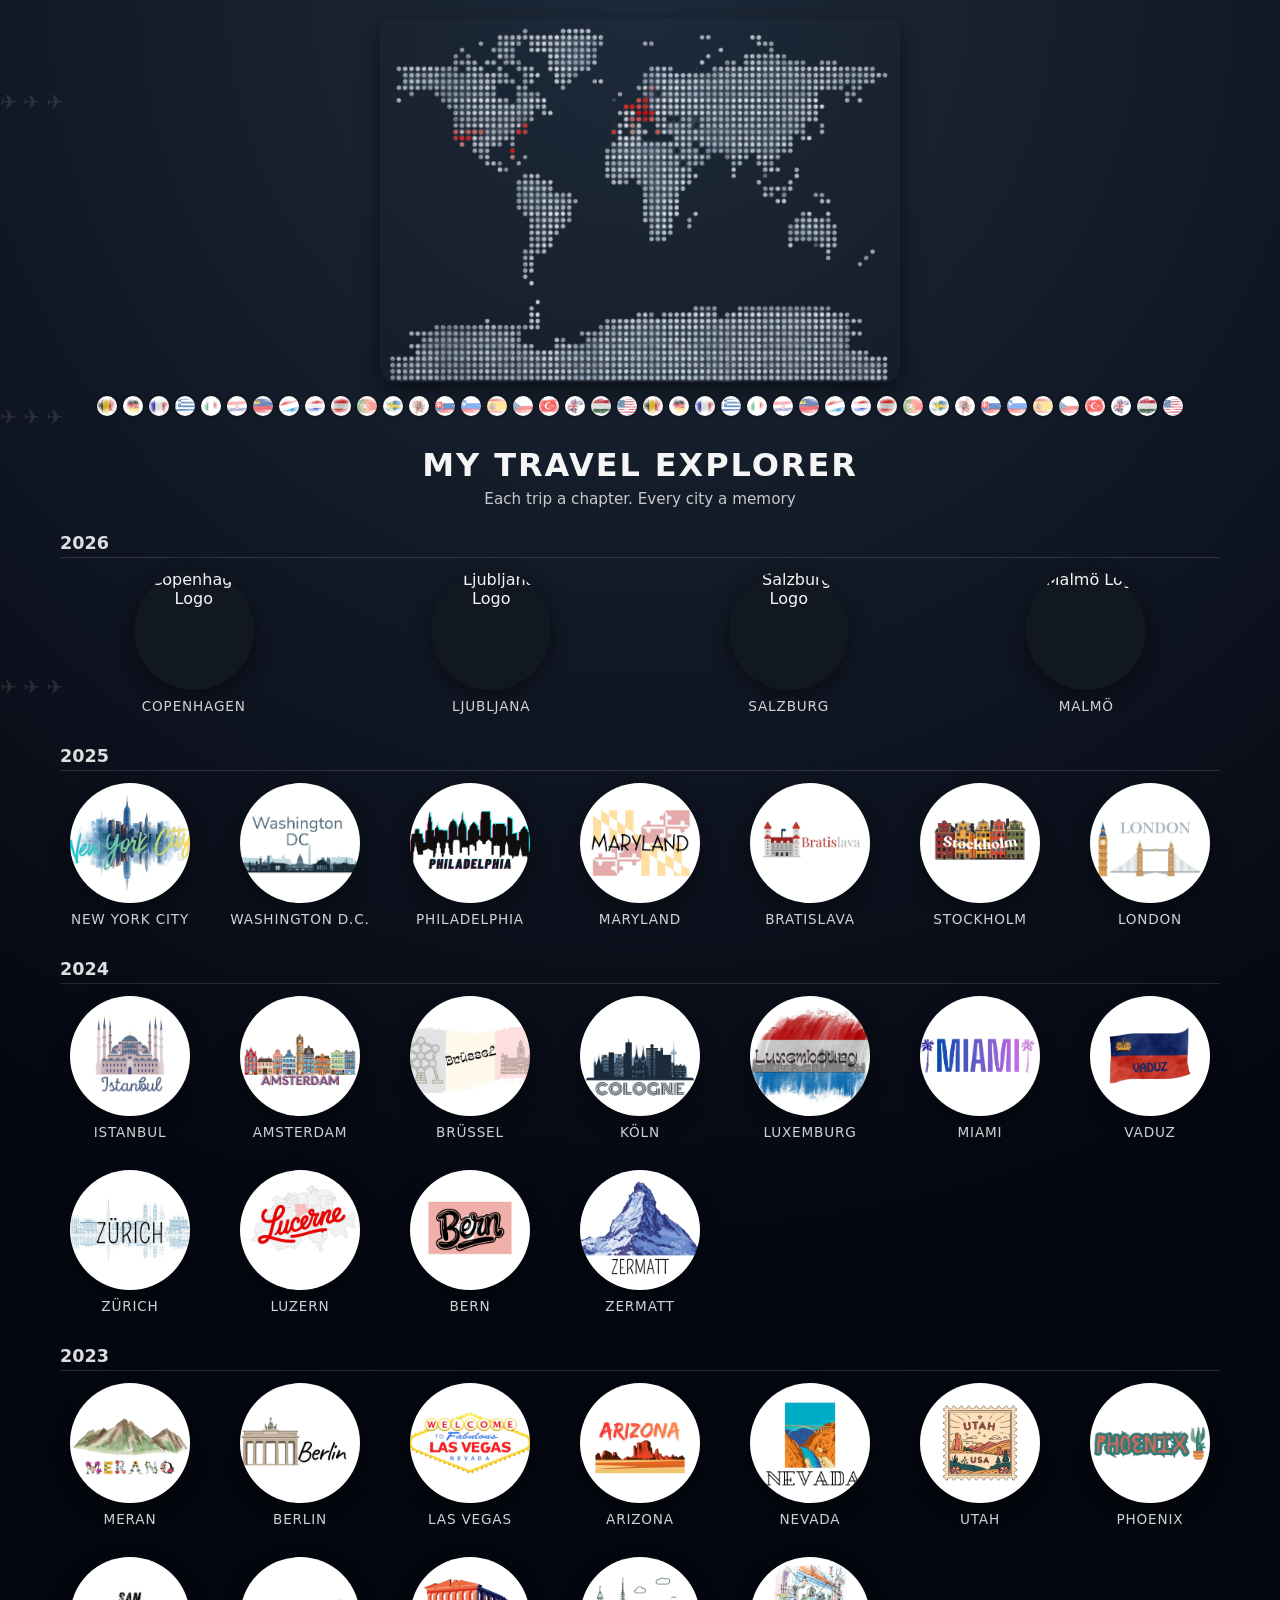
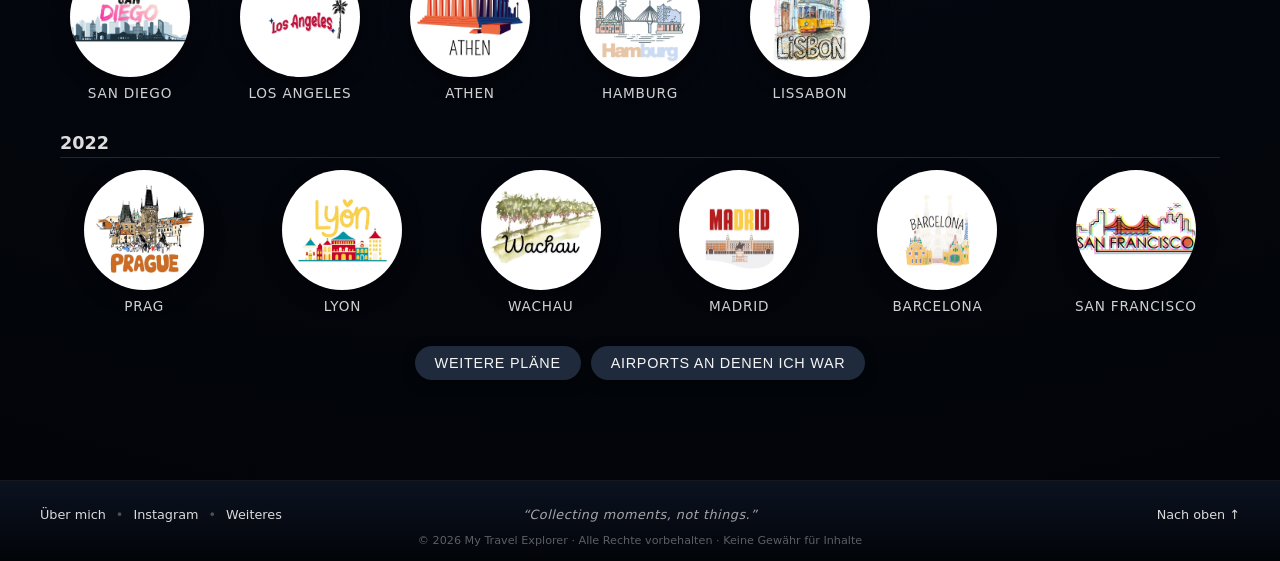
==== commit 0dfa2e87: "Update index.html" ====
--- a/index.html
+++ b/index.html
@@ -1059,18 +1059,6 @@
 },
 
 {
-  id: "Ushuaia",
-  name: "Ushuaia",
-  continent: "South America",
-  country: "Argentinien",
-  logoBaseName: "Logo_Ushuaia",
-  slideBase: "Ushuaia",
-  travelDates: ["03/2026"],
-  description:
-    "Ushuaia- Die südlichste Stadt der Welt. Das Tor zur Antarktis. Viele tolle Erlebnisse warten auf Dich!!"
-},
-
-{
   id: "Malmo",
   name: "Malmö",
   continent: "Europe",
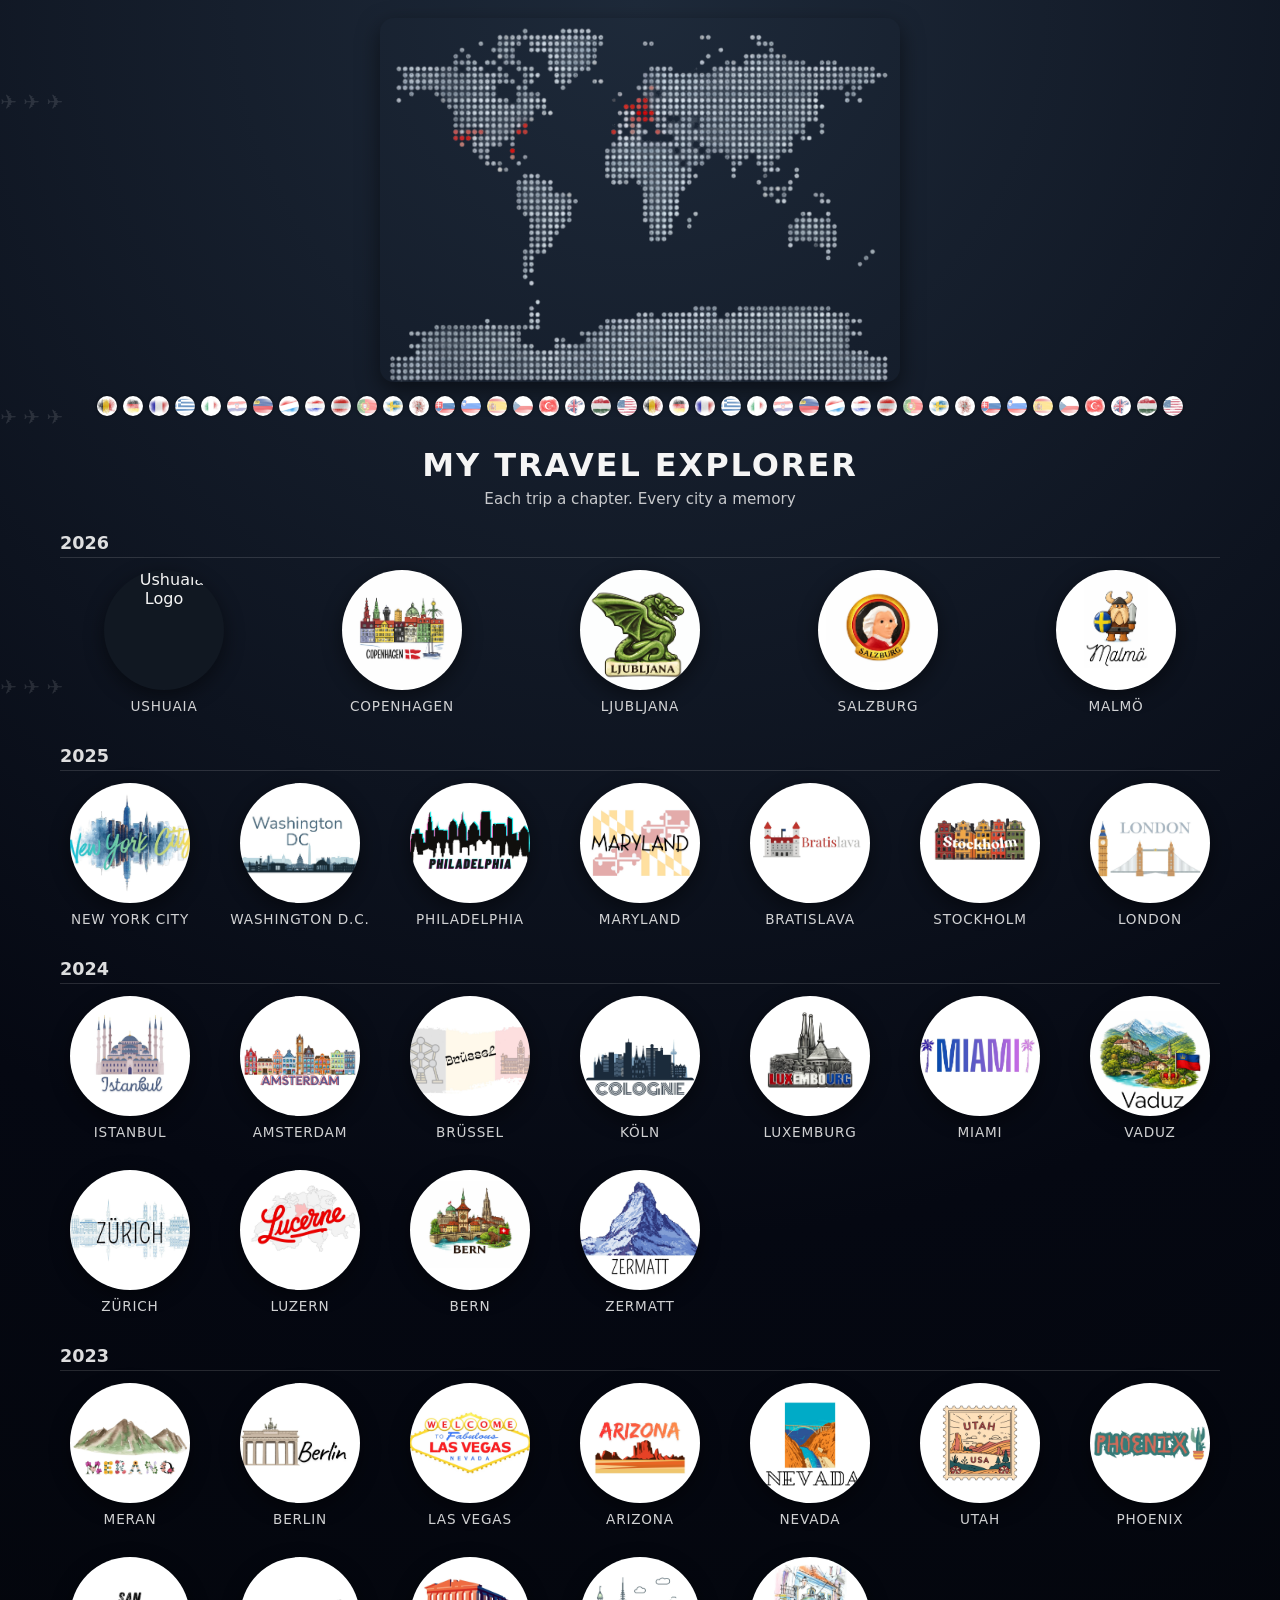
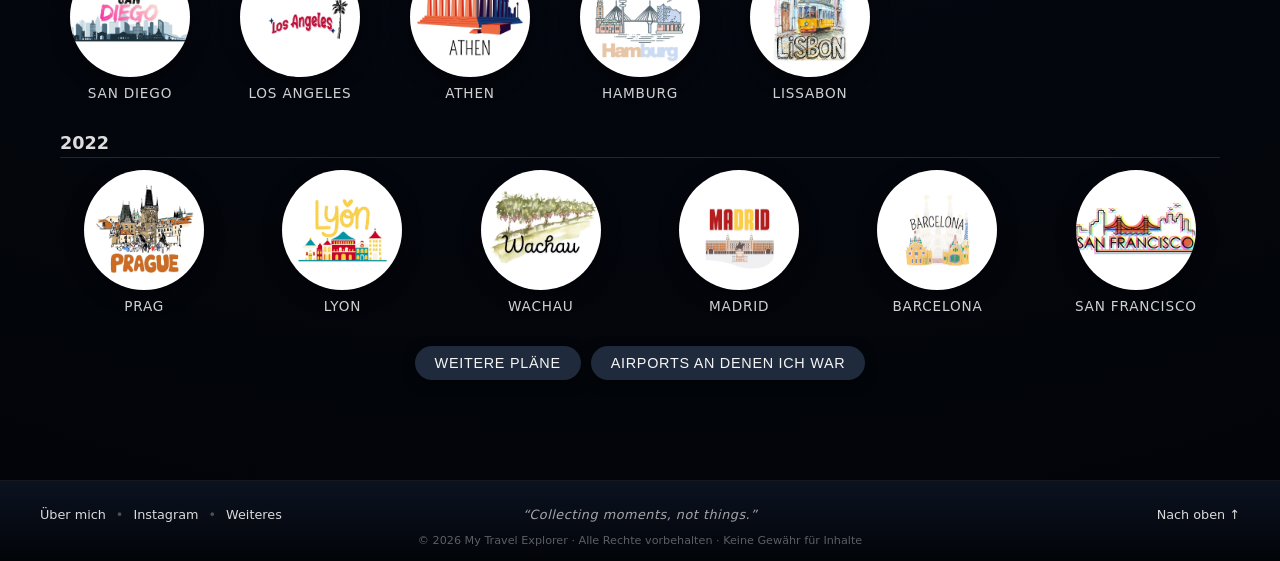
==== commit b405e479: "Update index.html" ====
--- a/index.html
+++ b/index.html
@@ -1059,6 +1059,18 @@
 },
 
 {
+  id: "Ushuaia",
+  name: "Ushuaia",
+  continent: "South America",
+  country: "Argentinien",
+  logoBaseName: "Logo_Ushuaia",
+  slideBase: "Ushuaia",
+  travelDates: ["03/2026"],
+  description:
+    "Ushuaia- Die südlichste Stadt der Welt. Das Tor zur Antarktis. Viele tolle Erlebnisse warten auf Dich!!"
+},
+
+{
   id: "Malmo",
   name: "Malmö",
   continent: "Europe",
@@ -1632,15 +1644,37 @@
           "Thermalbäder, Donaupanorama und Ruinenbars – steht als Citytrip-Wunsch auf der Liste.",
         logoBasePath: `${LOGO_BASE}/Europe/Logo_Budapest`
       },
-      {
-        id: "Cairo",
-        name: "Kairo",
+
+      {
+        id: "Warschau",
+        name: "Warschau",
         status: "Wunschprojekt",
         dateLabel: "Noch offen",
         facts:
-          "Ägypten mit Pyramiden von Gizeh, Nil und Wüstenfeeling – langfristiger Traumtrip.",
-        logoBasePath: `${LOGO_BASE}/Africa/Logo_Kairo`
+          "Historische Altstadt, Kulturpalast und die Weichsel – spannender Mix aus Geschichte und moderner Metropole.",
+        logoBasePath: `${LOGO_BASE}/Europe/Logo_Warschau`
+      },
+
+      {
+        id: "Almaty",
+        name: "Almaty",
+        status: "Wunschprojekt",
+        dateLabel: "Sommer 2027",
+        facts:
+          "Tien-Shan-Berge, Big Almaty Lake und sowjetische Architektur – Natur trifft auf zentralasiatische Kultur.",
+        logoBasePath: `${LOGO_BASE}/Asia/Logo_Almaty`
+      },
+
+      {
+        id: "Toronto",
+        name: "Toronto",
+        status: "Wunschprojekt",
+        dateLabel: "Sommer 2026",
+        facts:
+          "CN Tower, multikulturelle Viertel und Nähe zu den Niagarafällen – moderne Skyline am Ontariosee.",
+        logoBasePath: `${LOGO_BASE}/NorthAmerica/Logo_Toronto`
       }
+
     ];
 
     const plansBackdrop = document.getElementById("plansBackdrop");
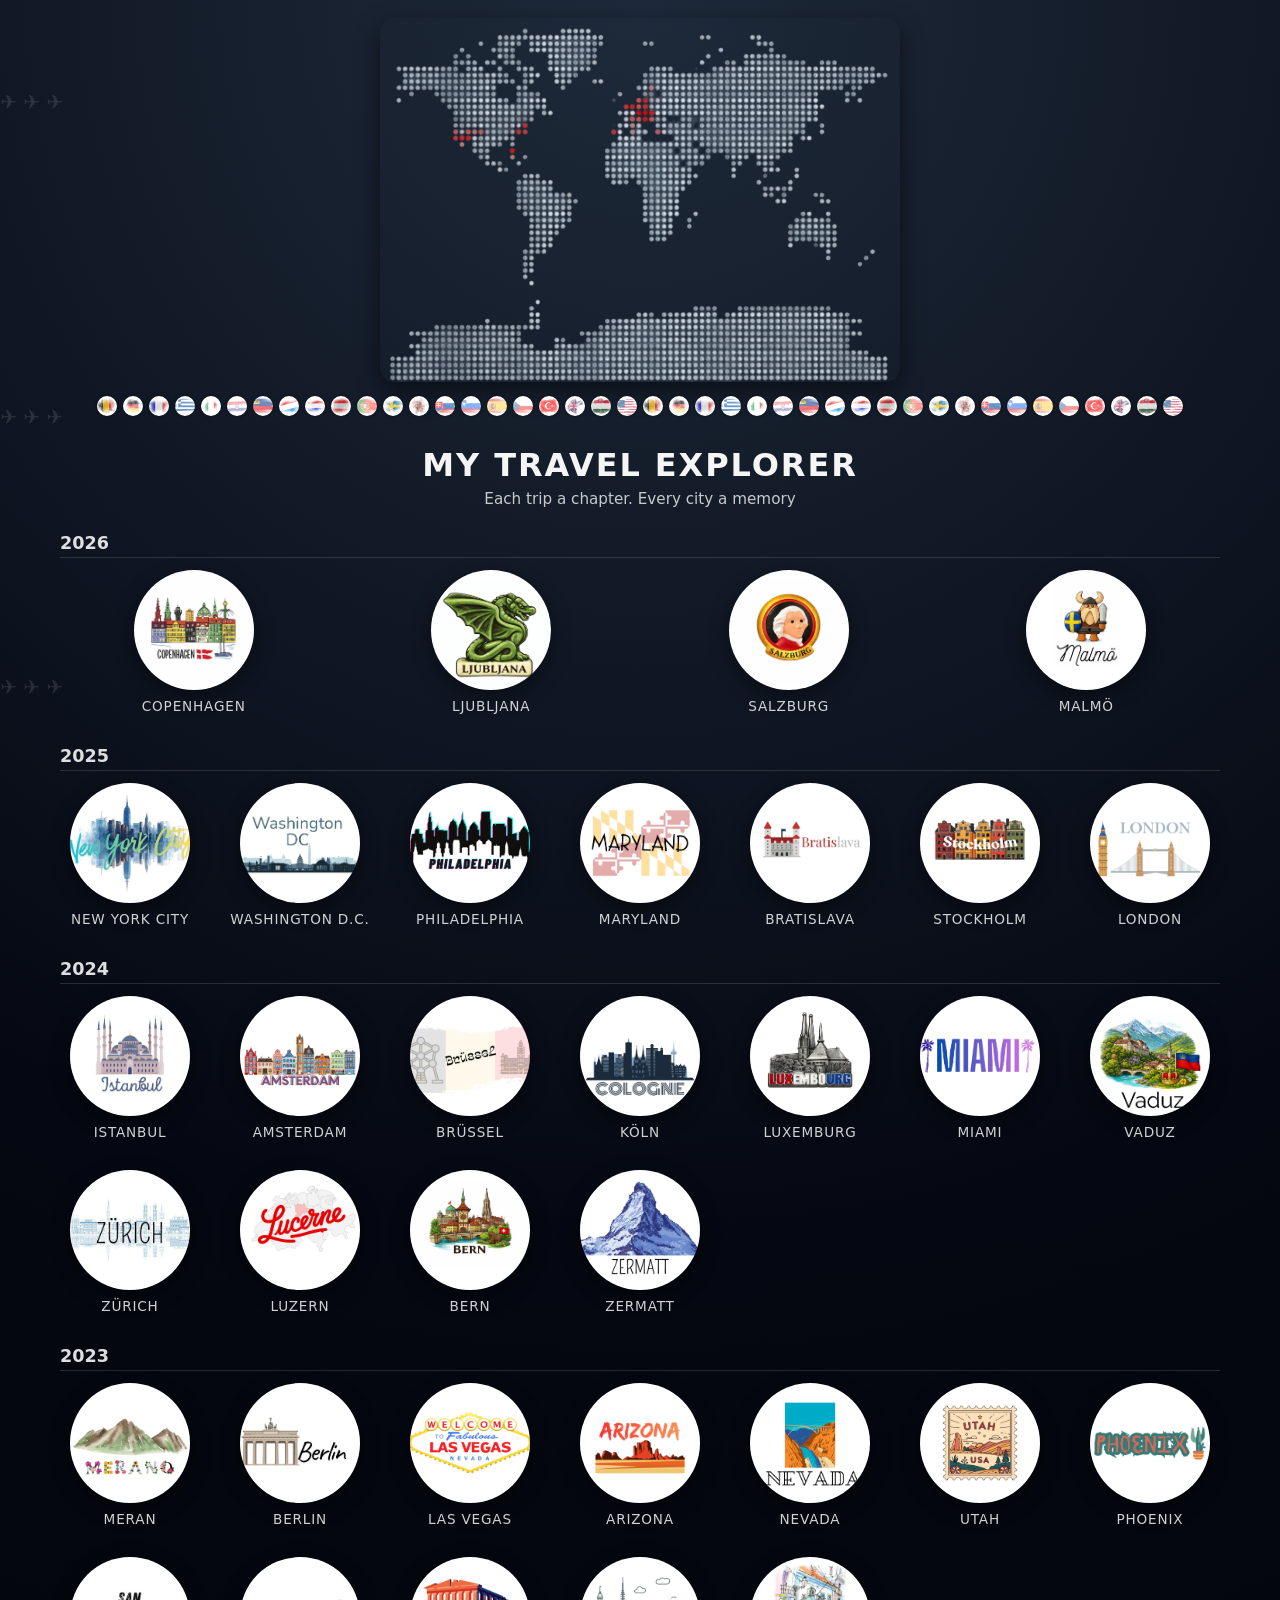
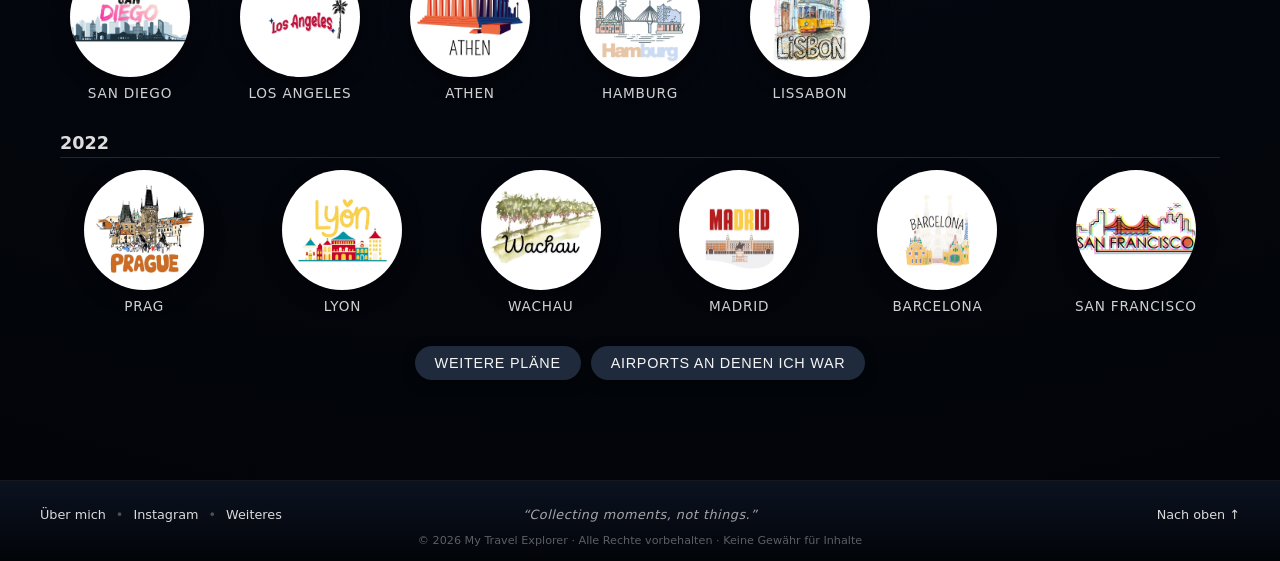
==== commit cf4ba142: "Update index.html" ====
--- a/index.html
+++ b/index.html
@@ -1058,17 +1058,7 @@
     "Charmante, kompakte Altstadt direkt am Meer mit hyggeligen Cafés und herausragender Gastronomie. Historische Gebäude mit bewegter Vergangenheit – einige davon mehr als einmal abgebrannt :) Maritimes Flair trifft auf skandinavisches Design. Achtung: Die Kleine Meerjungfrau ist deutlich kleiner als man denkt!"
 },
 
-{
-  id: "Ushuaia",
-  name: "Ushuaia",
-  continent: "South America",
-  country: "Argentinien",
-  logoBaseName: "Logo_Ushuaia",
-  slideBase: "Ushuaia",
-  travelDates: ["03/2026"],
-  description:
-    "Ushuaia- Die südlichste Stadt der Welt. Das Tor zur Antarktis. Viele tolle Erlebnisse warten auf Dich!!"
-},
+
 
 {
   id: "Malmo",
@@ -1664,7 +1654,16 @@
           "Tien-Shan-Berge, Big Almaty Lake und sowjetische Architektur – Natur trifft auf zentralasiatische Kultur.",
         logoBasePath: `${LOGO_BASE}/Asia/Logo_Almaty`
       },
-
+      
+      {
+        id: "Chicago",
+        name: "Chicago",
+        status: "Wunschprojekt",
+        dateLabel: "noch offen",
+        facts:
+          "Willis Tower, Lake Michigan und die berühmten vier roten Sterne – beeindruckende Architektur trifft auf Blues, Deep-Dish-Pizza und Großstadtflair im Herzen des Mittleren Westens.",
+        logoBasePath: `${LOGO_BASE}/Asia/Logo_Chicago.jpeg`
+      },
       {
         id: "Toronto",
         name: "Toronto",
@@ -1672,7 +1671,7 @@
         dateLabel: "Sommer 2026",
         facts:
           "CN Tower, multikulturelle Viertel und Nähe zu den Niagarafällen – moderne Skyline am Ontariosee.",
-        logoBasePath: `${LOGO_BASE}/NorthAmerica/Logo_Toronto`
+        logoBasePath: `${LOGO_BASE}/NAmerica/Logo_Toronto`
       }
 
     ];
